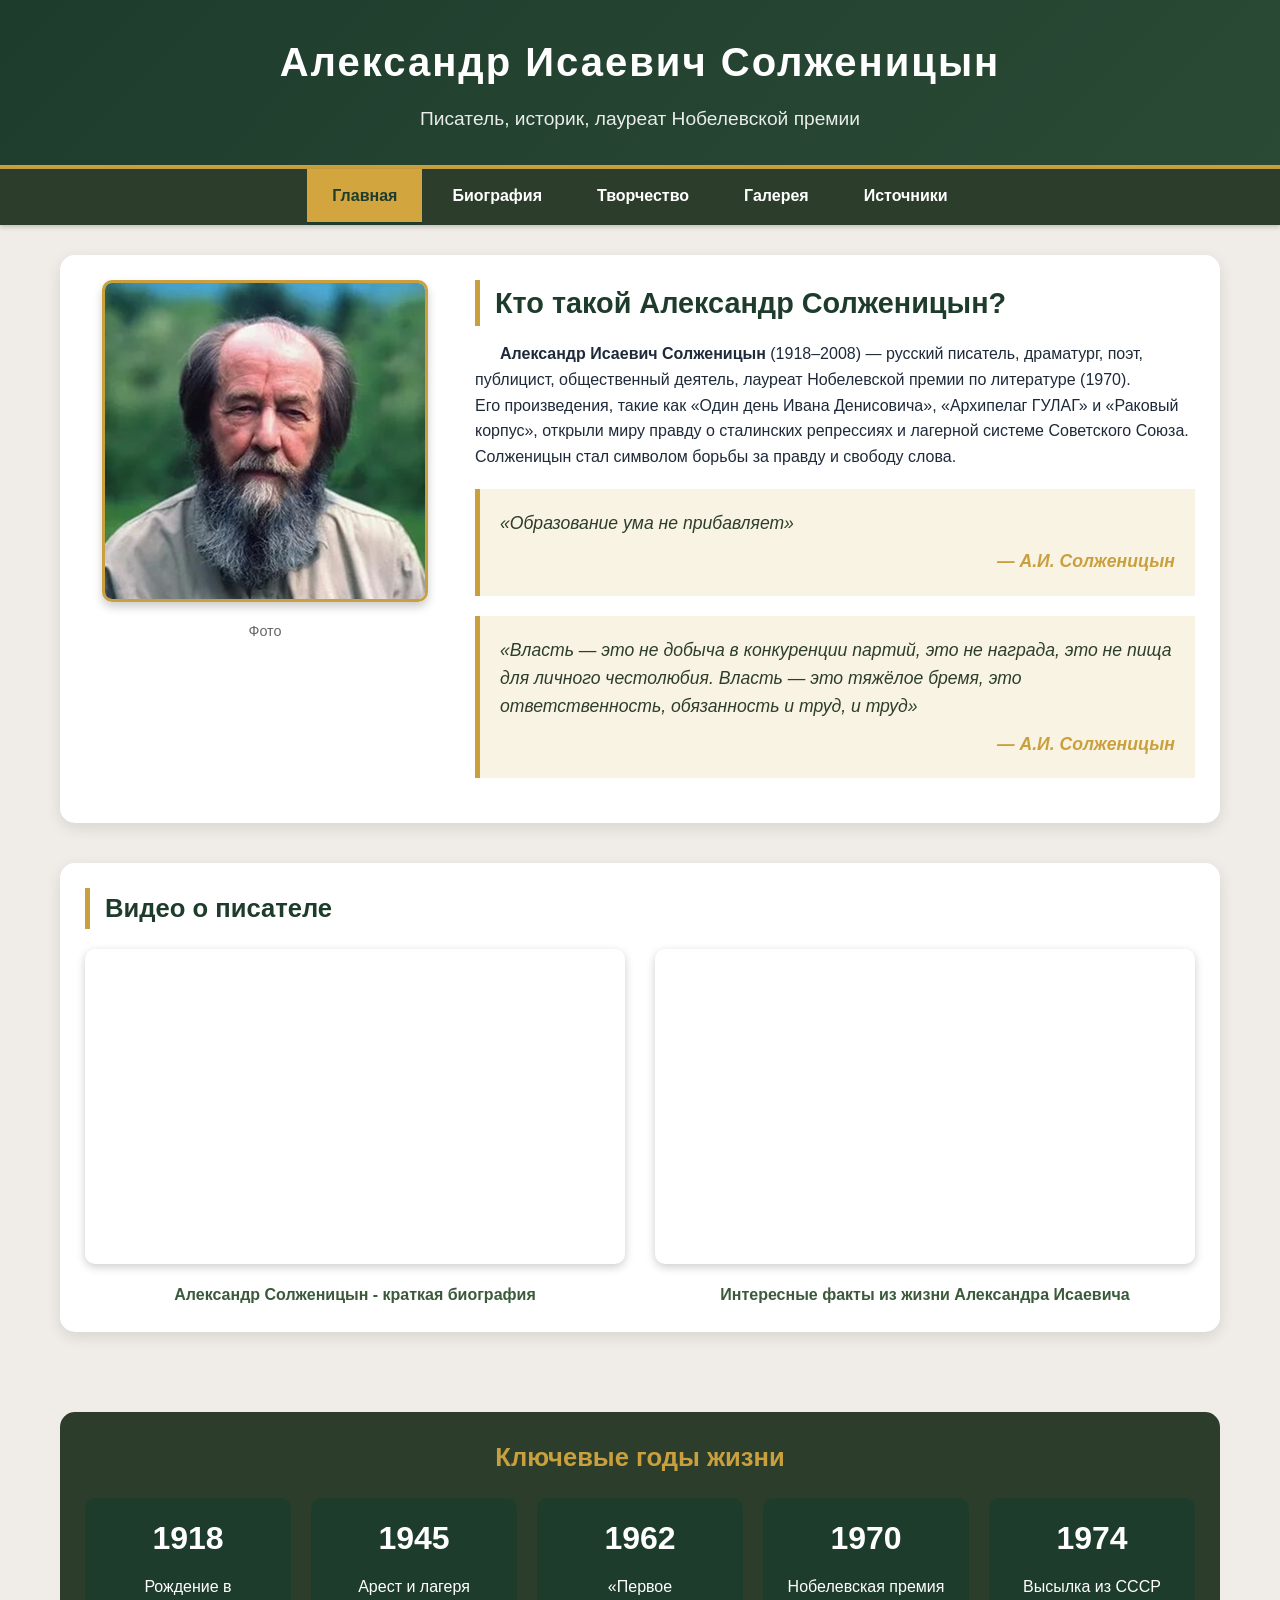
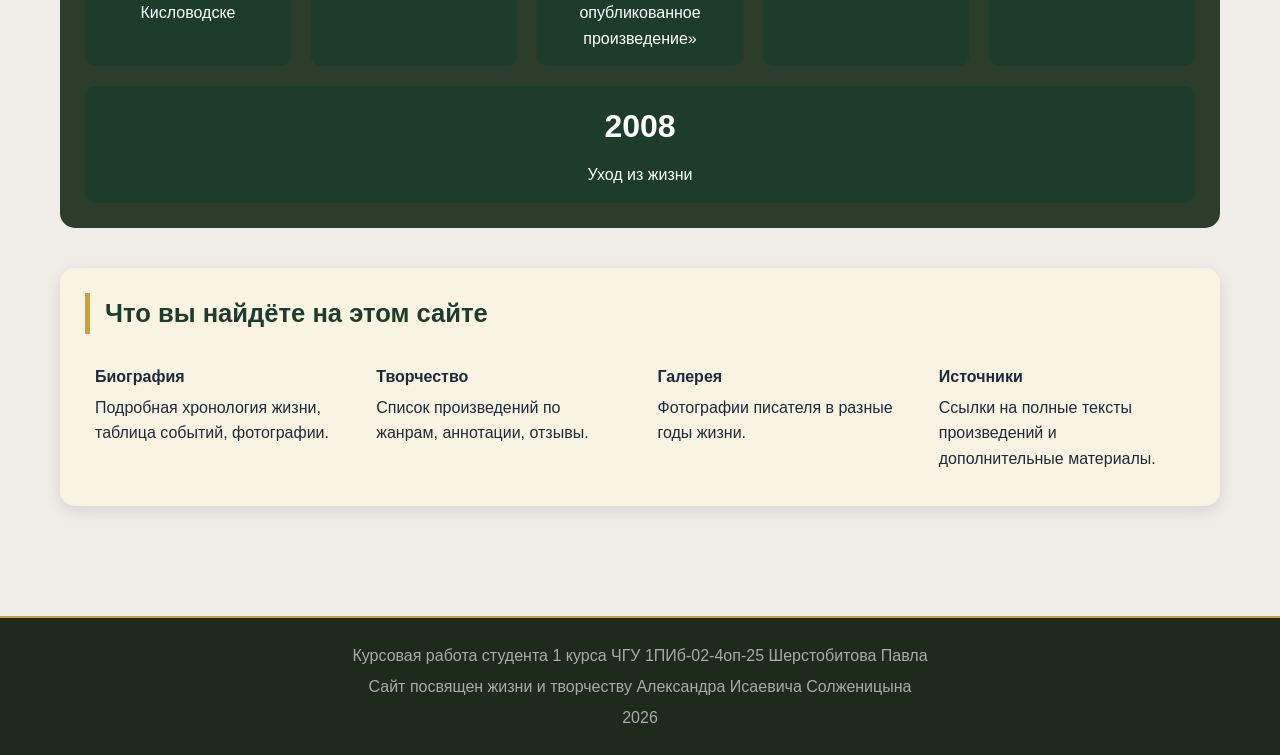
==== index.html @ 067d5fea "Add files via upload" ====
<!DOCTYPE html>
<html lang="ru">
<head>
    <meta charset="UTF-8">
    <meta name="viewport" content="width=device-width, initial-scale=1.0">
    <title>Главная</title>
    <link rel="icon" type="image/png" href="иконка.png">
    <link rel="stylesheet" href="style.css">
</head>
<body>

<header>
    <h1>Александр Исаевич Солженицын</h1>
    <p>Писатель, историк, лауреат Нобелевской премии</p>
</header>

<nav>
    <a href="index.html" class="active">Главная</a>
    <a href="bio.html">Биография</a>
    <a href="works.html">Творчество</a>
    <a href="gallery.html">Галерея</a>
    <a href="sources.html">Источники</a>
</nav>

<main>

    
    <div class="hero">
        <div class="hero-image">
            <img src="Портрет.png" alt="Александр Солженицын">
            <p style="margin-top: 10px; font-size: 0.9em; color: #666;">Фото</p>
        </div>
        <div class="hero-text">
            <h2>Кто такой Александр Солженицын?</h2>
            <p class="indent"><strong>Александр Исаевич Солженицын</strong> (1918–2008) — русский писатель, драматург, поэт, публицист, общественный деятель, лауреат Нобелевской премии по литературе (1970).</p>
            <p>Его произведения, такие как «Один день Ивана Денисовича», «Архипелаг ГУЛАГ» и «Раковый корпус», открыли миру правду о сталинских репрессиях и лагерной системе Советского Союза. Солженицын стал символом борьбы за правду и свободу слова.</p>
            
            <div class="quote">
                «Образование ума не прибавляет»
                <div class="quote-author">— А.И. Солженицын</div>
            </div>
            
            <div class="quote">
                «Власть — это не добыча в конкуренции партий, это не награда, это не пища для личного честолюбия. Власть — это тяжёлое бремя, это ответственность, обязанность и труд, и труд»
                <div class="quote-author">— А.И. Солженицын</div>
            </div>
        </div>
    </div>

  
    <div class="video-section">
        <h3> Видео о писателе</h3>
        <div class="video-container">
            <div class="video-item">
                <iframe 
                    src="https://vkvideo.ru/video_ext.php?oid=-149753350&id=456239194&hash=" 
                    title="Александр Солженицын - краткая биография" 
                    frameborder="0" 
                    allow="clipboard-write; encrypted-media; picture-in-picture" 
                    allowfullscreen>
                </iframe>
                <p> Александр Солженицын - краткая биография</p>
            </div>
            <div class="video-item">
                <iframe 
                    src="https://rutube.ru/play/embed/634537a78f0405c6c634898a685a6adc"
                    title="Солженицын о русском характере" 
                    frameborder="0" 
                    allow="clipboard-write; encrypted-media;  picture-in-picture" 
                    allowfullscreen>
                </iframe>
                <p>  Интересные факты из жизни Александра Исаевича</p>
            </div>
        </div>
        
    </div>

    
    <div class="facts-section">
        <h3> Ключевые годы жизни</h3>
        <div class="facts-grid">
            <div class="fact-card">
                <h4>1918</h4>
                <p>Рождение в Кисловодске</p>
            </div>
            <div class="fact-card">
                <h4>1945</h4>
                <p>Арест и лагеря</p>
            </div>
            <div class="fact-card">
                <h4>1962</h4>
                <p>«Первое опубликованное произведение»</p>
            </div>
            <div class="fact-card">
                <h4>1970</h4>
                <p>Нобелевская премия</p>
            </div>
            <div class="fact-card">
                <h4>1974</h4>
                <p>Высылка из СССР</p>
            </div>
            <div class="fact-card">
                <h4>2008</h4>
                <p>Уход из жизни</p>
            </div>
        </div>
    </div>

    
    <div class="video-section" style="background: #f9f3e3;">
        <h3> Что вы найдёте на этом сайте</h3>
        <div class="overview-container">
            <div class="overview-card">
                <strong> Биография</strong>
                <p>Подробная хронология жизни, таблица событий, фотографии.</p>
            </div>
            <div class="overview-card">
                <strong> Творчество</strong>
                <p>Список произведений по жанрам, аннотации, отзывы.</p>
            </div>
            <div class="overview-card">
                <strong> Галерея</strong>
                <p>Фотографии писателя в разные годы жизни.</p>
            </div>  
            <div class="overview-card">
                <strong> Источники</strong>
                <p>Ссылки на полные тексты произведений и дополнительные материалы.</p>
            </div>
        </div>
    </div>

</main>

<footer>
    <p>Курсовая работа студента 1 курса ЧГУ 1ПИб-02-4оп-25 Шерстобитова Павла</p>
    <p>Сайт посвящен жизни и творчеству Александра Исаевича Солженицына</p>
    <p>2026</p>
</footer>
<script src="script.js"></script>
</body>
</html>
---- style.css ----
* {
    margin: 0;
    padding: 0;
    box-sizing: border-box;
}

html {
    height: 100%;
}

body {
    display: flex;
    flex-direction: column;
    min-height: 100vh;
    font-family: 'Segoe UI', Tahoma, Verdana, sans-serif;
    background-color: #f0ede8;
    color: #1e2a3a;
    line-height: 1.6;
    min-width: 320px;
}

/* Шапка */
header {
    background: linear-gradient(135deg, #1e3c2c 0%, #2a4a35 100%);
    color: white;
    padding: 30px 20px;
    text-align: center;
    border-bottom: 4px solid #c9a03d;
}

header h1 {
    font-size: 2.5em;
    letter-spacing: 2px;
    margin-bottom: 10px;
}

header p {
    font-size: 1.2em;
    opacity: 0.9;
}




.quote p {
    text-indent: 0;
}

nav {
    background-color: #2c3e2b;
    display: flex;
    justify-content: center;
    flex-wrap: wrap;
    gap: 5px;
    padding: 0;
    box-shadow: 0 2px 5px rgba(0,0,0,0.2);
}

nav a {
    color: white;
    text-decoration: none;
    padding: 14px 25px;
    display: inline-block;
    font-weight: bold;
    transition: all 0.3s ease;
    border-bottom: 3px solid transparent;
}

nav a:hover {
    background-color: #c9a03d;
    color: #1e3c2c;
    border-bottom-color: #1e3c2c;
}
nav a.active {
    background-color: #d2a53e;
    color: #1e3c2c;
    border-bottom-color: #1e3c2c;
    pointer-events: none;
}
/* Основной контент */
main {
    flex: 1;
    max-width: 1200px;
    width: 100%;
    margin: 30px auto;
    padding: 0 20px;
    box-sizing: border-box;
}

/* Герой-блок (главная) */
.hero {
    display: flex;
    flex-wrap: wrap;
    gap: 30px;
    background: white;
    border-radius: 15px;
    padding: 25px;
    margin-bottom: 40px;
    box-shadow: 0 5px 15px rgba(0,0,0,0.1);
}

.hero-image {
    flex: 1;
    min-width: 250px;
    text-align: center;
}

.hero-image img {
    max-width: 100%;
    border-radius: 10px;
    box-shadow: 0 5px 10px rgba(0,0,0,0.2);
    border: 3px solid #c9a03d;
}

.hero-text {
    flex: 2;
}

.hero-text h2 {
    color: #1e3c2c;
    margin-bottom: 15px;
    font-size: 1.8em;
    border-left: 5px solid #c9a03d;
    padding-left: 15px;
}

.quote {
    background-color: #f9f3e3;
    border-left: 5px solid #c9a03d;
    padding: 20px;
    margin: 20px 0;
    font-style: italic;
    font-size: 1.1em;
    color: #2c3e2b;
}

.quote-author {
    margin-top: 10px;
    font-weight: bold;
    text-align: right;
}

/* Видео-секция */
.video-section {
    background: white;
    border-radius: 15px;
    padding: 25px;
    margin-bottom: 80px;
    box-shadow: 0 5px 15px rgba(0,0,0,0.1);
}

.video-section h3 {
    color: #1e3c2c;
    margin-bottom: 20px;
    font-size: 1.6em;
    border-left: 5px solid #c9a03d;
    padding-left: 15px;
}

.video-container {
    display: flex;
    flex-wrap: wrap;
    gap: 30px;
    justify-content: center;
}

.video-item {
    flex: 1;
    min-width: 300px;
    text-align: center;
}

.video-item iframe {
    width: 100%;
    max-width: 560px;
    height: 315px;
    border-radius: 10px;
    box-shadow: 0 3px 10px rgba(0,0,0,0.2);
}

.video-item p {
    margin-top: 10px;
    font-weight: bold;
    color: #3a5a3a;
}

/* Факты (главная) */
.facts-section {
    background: #2c3e2b;
    color: white;
    border-radius: 15px;
    padding: 25px;
    margin-bottom: 40px;
}

.facts-section h3 {
    color: #c9a03d;
    margin-bottom: 20px;
    font-size: 1.6em;
    text-align: center;
}

.facts-grid {
    display: flex;
    flex-wrap: wrap;
    gap: 20px;
    justify-content: center;
}

.fact-card {
    background: #1e3c2c;
    padding: 15px;
    border-radius: 10px;
    flex: 1;
    min-width: 200px;
    text-align: center;
    transition: transform 0.3s;
}

.fact-card:hover {
    transform: translateY(-5px);
    background: #c9a03d;
    color: #1e3c2c;
}

.fact-card h4 {
    font-size: 2em;
    margin-bottom: 10px;
}

/* ========== СТИЛИ ДЛЯ БИОГРАФИИ (bio.html) ========== */
.page-title {
    text-align: center;
    margin-bottom: 30px;
}

.page-title h2 {
    font-size: 2em;
    color: #1e3c2c;
    border-bottom: 3px solid #c9a03d;
    display: inline-block;
    padding-bottom: 10px;
}

.section {
    background: white;
    border-radius: 15px;
    padding: 25px;
    margin-bottom: 30px;
    box-shadow: 0 5px 15px rgba(0,0,0,0.1);
}

.section h3 {
    color: #1e3c2c;
    margin-bottom: 20px;
    font-size: 1.5em;
    border-left: 5px solid #c9a03d;
    padding-left: 15px;
}

.timeline-list {
    list-style: none;
    padding: 0;
}

.timeline-list li {
    padding: 12px 15px;
    margin-bottom: 10px;
    background: #f9f3e3;
    border-radius: 8px;
    border-left: 4px solid #c9a03d;
    transition: transform 0.2s;
}

.timeline-list li:hover {
    transform: translateX(5px);
    background: #e8e0d0;
}

.timeline-list strong {
    color: #1e3c2c;
    font-size: 1.1em;
}

.bio-table {
    width: 100%;
    border-collapse: collapse;
    margin: 15px 0;
}

.bio-table th {
    background-color: #1e3c2c;
    color: white;
    padding: 12px;
    text-align: left;
}

.bio-table td {
    border: 1px solid #ddd;
    padding: 10px;
    vertical-align: top;
}

.bio-table tr:nth-child(even) {
    background-color: #f9f3e3;
}

.bio-table tr:hover {
    background-color: #f0e4cc;
}

.bio-text p {
    margin-bottom: 15px;
    text-align: justify;
}

.info-cards {
    display: flex;
    flex-wrap: wrap;
    gap: 20px;
    margin-top: 20px;
}

.info-card {
    flex: 1;
    min-width: 200px;
    background: linear-gradient(135deg, #f9f3e3 0%, #f0ede8 100%);
    padding: 15px;
    border-radius: 10px;
    text-align: center;
    border: 1px solid #ddd;
}

.info-card h4 {
    color: #c9a03d;
    font-size: 1.3em;
    margin-bottom: 10px;
}

.info-card p {
    color: #2c3e2b;
    font-weight: bold;
}



/* Подвал */
footer {
    background-color: #1e2a1c;
    color: #aaa;
    text-align: center;
    padding: 20px;
    border-top: 2px solid #c9a03d;
    width: 100%;
    margin-top: auto;
}

footer p {
    margin: 5px 0;
}

/* ========== СТИЛИ ДЛЯ СТРАНИЦЫ ТВОРЧЕСТВО (works.html) ========== */

/* Вложенный список (главное требование) */
.nested-list {
    margin-left: 20px;
}

.nested-list > li {
    margin: 15px 0 10px 0;
    font-weight: bold;
    color: #1e3c2c;
    font-size: 1.1em;
}

.nested-list ul {
    margin-left: 25px;
    margin-top: 8px;
    margin-bottom: 10px;
}

.nested-list ul li {
    font-weight: normal;
    margin: 8px 0;
    color: #333;
}

.nested-list ul li strong {
    color: #c9a03d;
}

/* Карточки произведений */
.works-grid {
    display: flex;
    flex-wrap: wrap;
    gap: 25px;
    margin-top: 20px;
}

.work-card {
    flex: 1;
    min-width: 280px;
    background: #f9f3e3;
    border-radius: 12px;
    padding: 20px;
    transition: transform 0.3s, box-shadow 0.3s;
    border: 1px solid #e0d5c0;
}

.work-card:hover {
    transform: translateY(-5px);
    box-shadow: 0 8px 20px rgba(0,0,0,0.15);
    border-color: #c9a03d;
}

.work-card h4 {
    color: #1e3c2c;
    font-size: 1.3em;
    border-bottom: 2px solid #c9a03d;
    display: inline-block;
    padding-bottom: 5px;
    margin-bottom: 12px;
}

.work-year {
    color: #c9a03d;
    font-weight: bold;
    margin: 8px 0;
}

.work-desc {
    margin-top: 10px;
    color: #444;
    text-align: justify;
}

/* Таблица произведений */
.works-table {
    width: 100%;
    border-collapse: collapse;
    margin: 15px 0;
}

.works-table th {
    background-color: #1e3c2c;
    color: white;
    padding: 12px;
    text-align: left;
}

.works-table td {
    border: 1px solid #ddd;
    padding: 10px;
    vertical-align: top;
}

.works-table tr:nth-child(even) {
    background-color: #f9f3e3;
}

.works-table tr:hover {
    background-color: #f0e4cc;
}

/* Цитатный блок */
.quote-block {
    background: #1e3c2c;
    color: #f0ede8;
    padding: 20px;
    border-radius: 10px;
    margin: 20px 0;
    text-align: center;
    font-style: italic;
}

.quote-block p {
    font-size: 1.1em;
}

.quote-author {
    margin-top: 10px;
    color: #c9a03d;
    font-weight: bold;
}

/* Нумерованный список для наград */
.section ol {
    margin-left: 25px;
    line-height: 1.8;
}

.section ol li {
    margin: 8px 0;
}

/* ========== СТИЛИ ДЛЯ СТРАНИЦЫ ГАЛЕРЕЯ (gallery.html) ========== */

/* Таблица-сетка для фото */
.gallery-table {
    width: 100%;
    border-collapse: collapse;
    background: white;
    border-radius: 15px;
    overflow: hidden;
    box-shadow: 0 5px 15px rgba(0,0,0,0.1);
}

.gallery-table td {
    border: 2px solid #f0ede8;
    padding: 15px;
    text-align: center;
    vertical-align: top;
    width: 33.33%;
    background: white;
}

.gallery-table img {
    width: 100%;
    max-width: 280px;
    height: 200px;
    object-fit: cover;
    border-radius: 10px;
    box-shadow: 0 3px 8px rgba(0,0,0,0.2);
    transition: transform 0.3s;
}

.gallery-table img:hover {
    transform: scale(1.02);
}

.gallery-table p {
    margin-top: 10px;
    font-weight: bold;
    color: #1e3c2c;
    font-size: 0.9em;
}

.gallery-table .year {
    color: #c9a03d;
    font-size: 0.8em;
    margin-top: 5px;
}
/*Адаптивность общая*/
@media (max-width: 768px) {
    header h1 { font-size: 1.8em; }
    nav a { padding: 10px 15px; }
    .hero { flex-direction: column; }
    .video-item iframe { height: 250px; }
    .bio-photo {
        float: none;
        display: block;
        margin: 0 auto 20px auto;
        max-width: 250px;
    }
    .bio-table th, .bio-table td {
        padding: 8px;
        font-size: 0.85em;
    }
    .info-card {
        min-width: 100%;
    }
}

/* Адаптивность для галереи */
@media (max-width: 768px) {
    .gallery-table td {
        display: block;
        width: 100%;
    }
}

/* ========== СТИЛИ ДЛЯ СТРАНИЦЫ ИСТОЧНИКИ (sources.html) ========== */

/* Таблица источников */
.source-table {
    width: 100%;
    border-collapse: collapse;
    margin: 10px 0;
}

.source-table th {
    background-color: #1e3c2c;
    color: white;
    padding: 10px;
    text-align: left;
    font-size: 0.9em;
}

.source-table td {
    border: 1px solid #ddd;
    padding: 10px;
    vertical-align: top;
    font-size: 0.9em;
}

.source-table tr:nth-child(even) {
    background-color: #f9f3e3;
}

.source-table a {
    color: #1e3c2c;
    text-decoration: none;
}

.source-table a:hover {
    color: #c9a03d;
    text-decoration: underline;
}


.book-list {
    margin-left: 25px;
    line-height: 1.8;
}

.book-list li {
    margin: 8px 0;
}

a {
    transition: all 0.3s ease;
}

/* Адаптивность для источников */
@media (max-width: 768px) {
    .source-table th, .source-table td {
        display: block;
        width: 100%;
    }
    .book-list {
        margin-left: 20px;
    }
}
/* Затемняющий фон */
.modal {
    display: none;
    position: fixed;
    z-index: 1000;
    left: 0;
    top: 0;
    width: 100%;
    height: 100%;
    background-color: rgba(0, 0, 0, 0.9);
    cursor: pointer;
}

/* Картинка внутри модального окна */
.modal-content {
    margin: auto;
    display: block;
    max-width: 90%;
    max-height: 90%;
    position: absolute;
    top: 50%;
    left: 50%;
    transform: translate(-50%, -50%);
    border-radius: 10px;
}

/* Кнопка закрытия */
.close-modal {
    position: absolute;
    top: 20px;
    right: 35px;
    color: #fff;
    font-size: 40px;
    font-weight: bold;
    transition: 0.3s;
    cursor: pointer;
    z-index: 1001;
}

.close-modal:hover {
    color: #c9a03d;
}


.modal-caption {
    position: absolute;
    bottom: 20px;
    left: 0;
    right: 0;
    text-align: center;
    color: white;
    font-size: 16px;
    background: rgba(0,0,0,0.6);
    padding: 10px;
}
.fade-in {
    opacity: 0;
    transform: translateY(30px);
    transition: all 0.6s ease-out;
}

.fade-in.visible {
    opacity: 1;
    transform: translateY(0);
}
.form-group {
    margin-bottom: 15px;
}

.form-group label {
    display: block;
    margin-bottom: 5px;
    font-weight: bold;
    color: #1e3c2c;
}

.form-group input,
.form-group textarea {
    width: 100%;
    padding: 10px;
    border: 1px solid #ddd;
    border-radius: 8px;
    font-family: inherit;
    font-size: 1em;
    box-sizing: border-box;
}

.form-group input:focus,
.form-group textarea:focus {
    outline: none;
    border-color: #c9a03d;
    box-shadow: 0 0 5px rgba(201, 160, 61, 0.3);
}

/* Кнопки формы */
.form-buttons {
    display: flex;
    gap: 10px;
    margin-top: 10px;
}

.btn-submit {
    background-color: #c9a03d;
    color: #1e3c2c;
    padding: 10px 20px;
    border: none;
    border-radius: 8px;
    cursor: pointer;
    font-weight: bold;
    font-size: 1em;
    transition: all 0.3s;
}

.btn-submit:hover {
    background-color: #1e3c2c;
    color: #c9a03d;
}

.btn-reset {
    background-color: #ccc;
    color: #333;
    padding: 10px 20px;
    border: none;
    border-radius: 8px;
    cursor: pointer;
    font-size: 1em;
    transition: all 0.3s;
}

.btn-reset:hover {
    background-color: #999;
    color: white;
}



.indent {
    text-indent: 25px;
}
.bio-text p{
    text-indent: 25px;
}
.overview-container {
    display: flex;
    flex-wrap: wrap;
    gap: 15px;
    justify-content: space-between;
}

.overview-card {
    flex: 1;
    min-width: 150px;
    padding: 10px;
}

.overview-card p {
    margin-top: 5px;
}
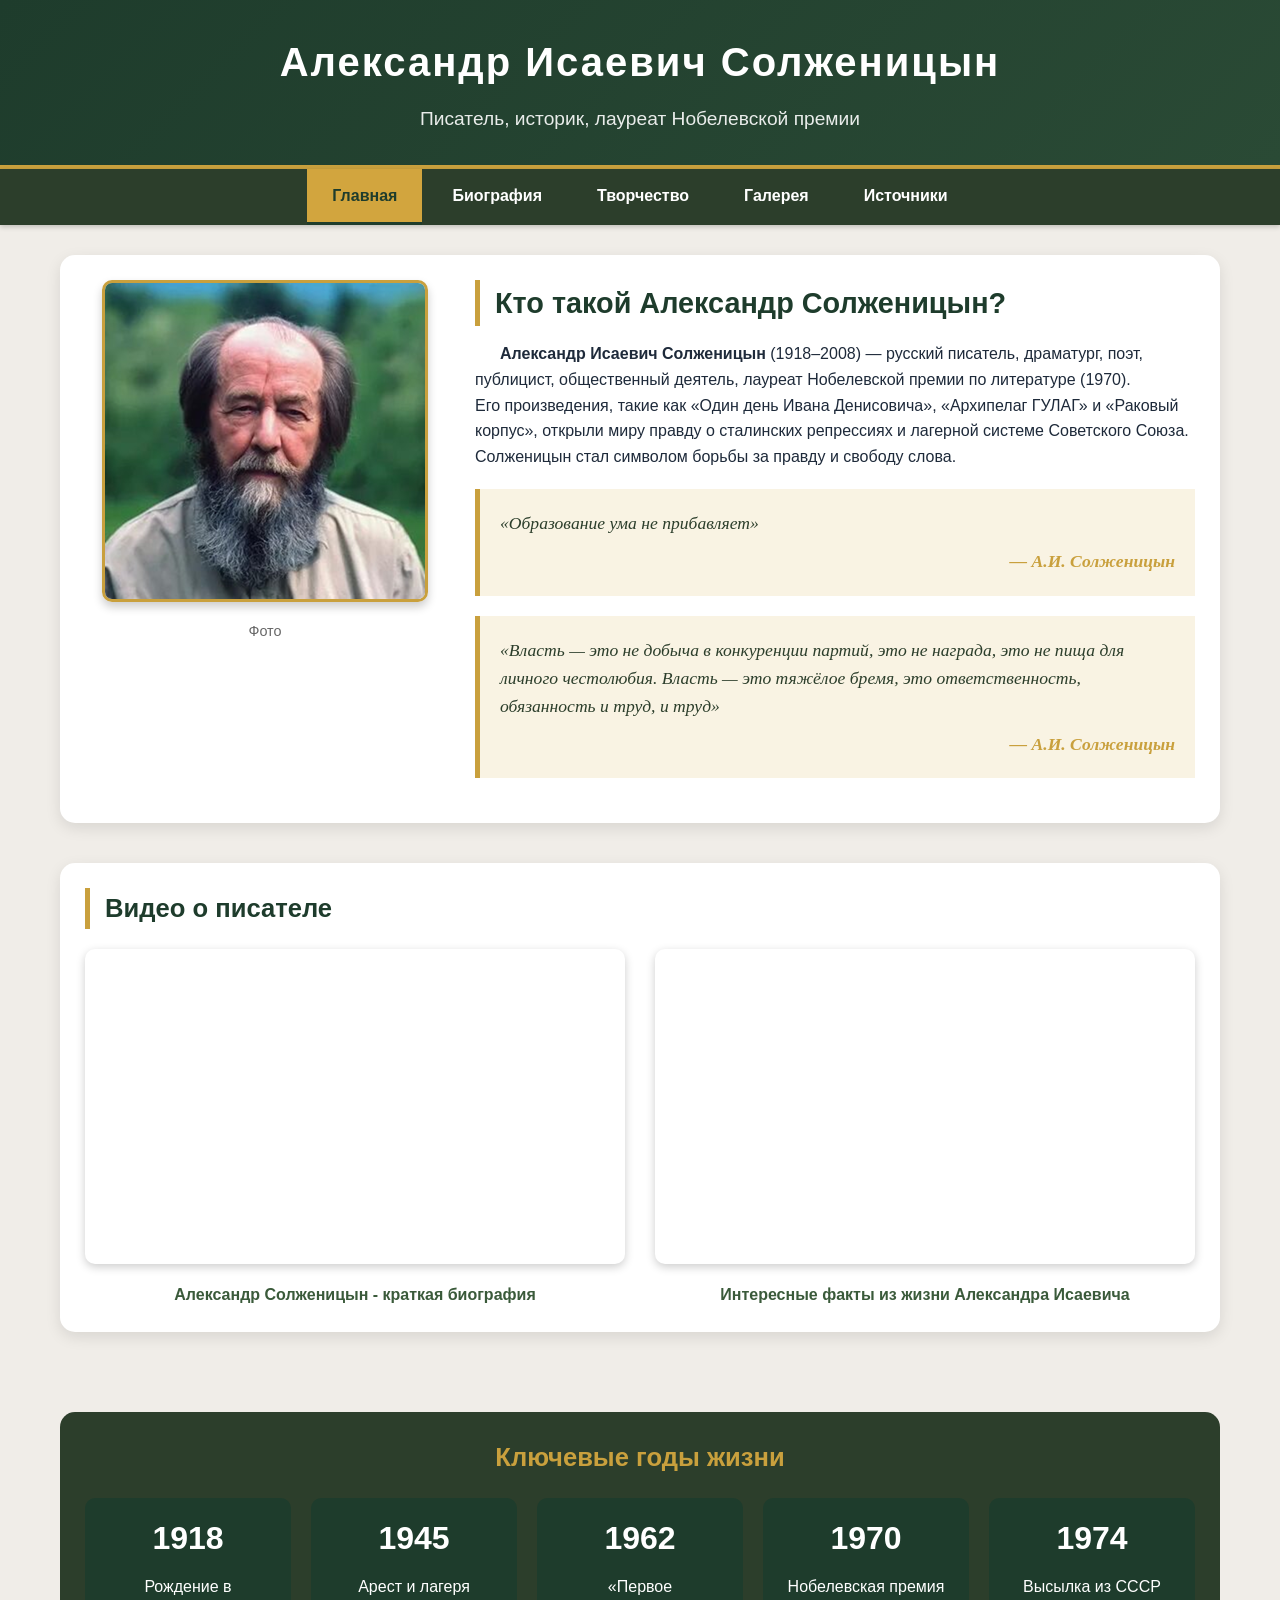
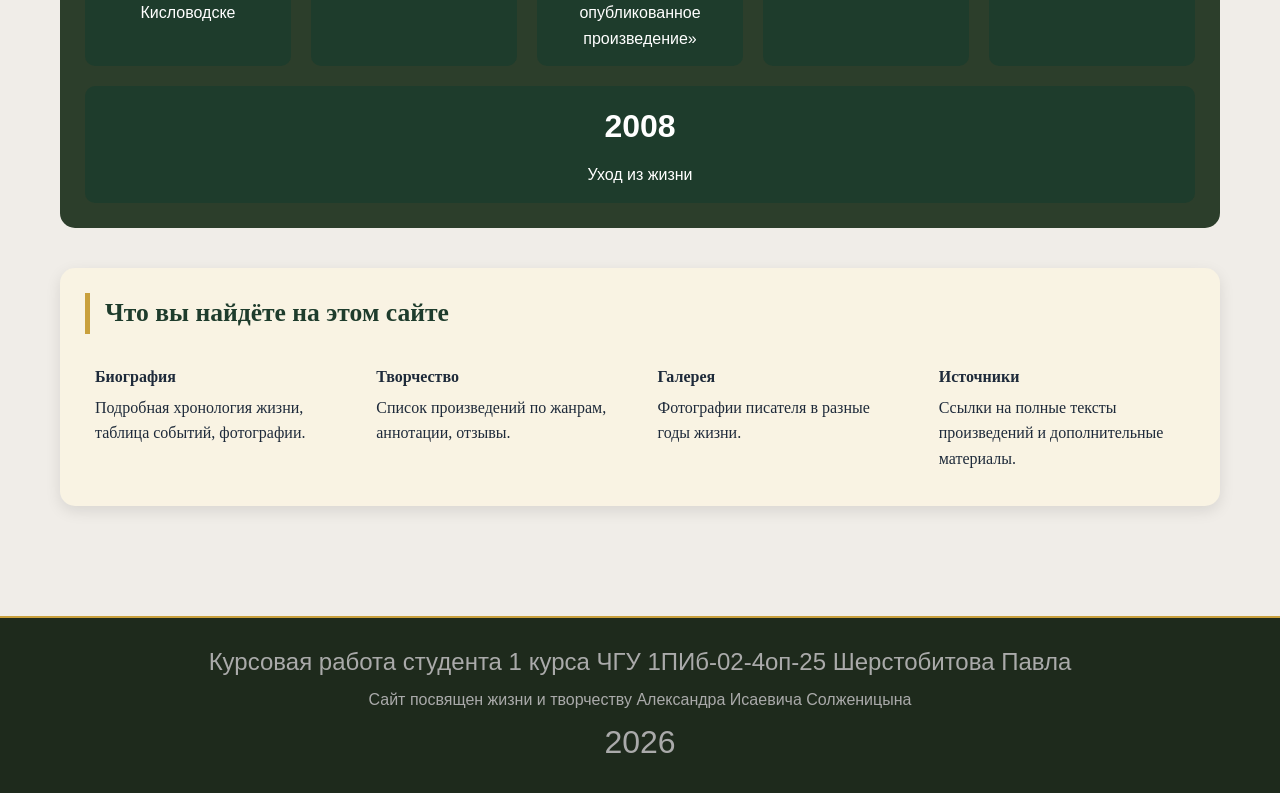
==== commit e37a4da7: "Add files via upload" ====
--- a/index.html
+++ b/index.html
@@ -35,12 +35,12 @@
             <p class="indent"><strong>Александр Исаевич Солженицын</strong> (1918–2008) — русский писатель, драматург, поэт, публицист, общественный деятель, лауреат Нобелевской премии по литературе (1970).</p>
             <p>Его произведения, такие как «Один день Ивана Денисовича», «Архипелаг ГУЛАГ» и «Раковый корпус», открыли миру правду о сталинских репрессиях и лагерной системе Советского Союза. Солженицын стал символом борьбы за правду и свободу слова.</p>
             
-            <div class="quote">
+            <div class="quote" style="font-family:'Times New Roman', serif;">
                 «Образование ума не прибавляет»
                 <div class="quote-author">— А.И. Солженицын</div>
             </div>
             
-            <div class="quote">
+            <div class="quote" style="font-family:'Times New Roman', serif;">
                 «Власть — это не добыча в конкуренции партий, это не награда, это не пища для личного честолюбия. Власть — это тяжёлое бремя, это ответственность, обязанность и труд, и труд»
                 <div class="quote-author">— А.И. Солженицын</div>
             </div>
@@ -107,7 +107,7 @@
     </div>
 
     
-    <div class="video-section" style="background: #f9f3e3;">
+    <div class="video-section" style="background: #f9f3e3; font-family: serif;">
         <h3> Что вы найдёте на этом сайте</h3>
         <div class="overview-container">
             <div class="overview-card">
@@ -132,9 +132,9 @@
 </main>
 
 <footer>
-    <p>Курсовая работа студента 1 курса ЧГУ 1ПИб-02-4оп-25 Шерстобитова Павла</p>
+    <p style="font-size: 24px;">Курсовая работа студента 1 курса ЧГУ 1ПИб-02-4оп-25 Шерстобитова Павла</p>
     <p>Сайт посвящен жизни и творчеству Александра Исаевича Солженицына</p>
-    <p>2026</p>
+    <p style = "font-size: 200%;">2026</p>
 </footer>
 <script src="script.js"></script>
 </body>
--- a/style.css
+++ b/style.css
@@ -133,7 +133,26 @@
     font-size: 1.1em;
     color: #2c3e2b;
 }
-
+.quotes-container {
+    display: flex;
+    flex-wrap: wrap;
+    gap: 15px;
+}
+
+/* Карточка цитаты */
+.quote-card {
+    flex: 1;
+    min-width: 250px;
+    background: #f9f3e3;
+    padding: 15px;
+    border-radius: 10px;
+}
+
+/* Подпись источника цитаты */
+.quote-source {
+    margin-top: 10px;
+    color: #c9a03d;
+}
 .quote-author {
     margin-top: 10px;
     font-weight: bold;
